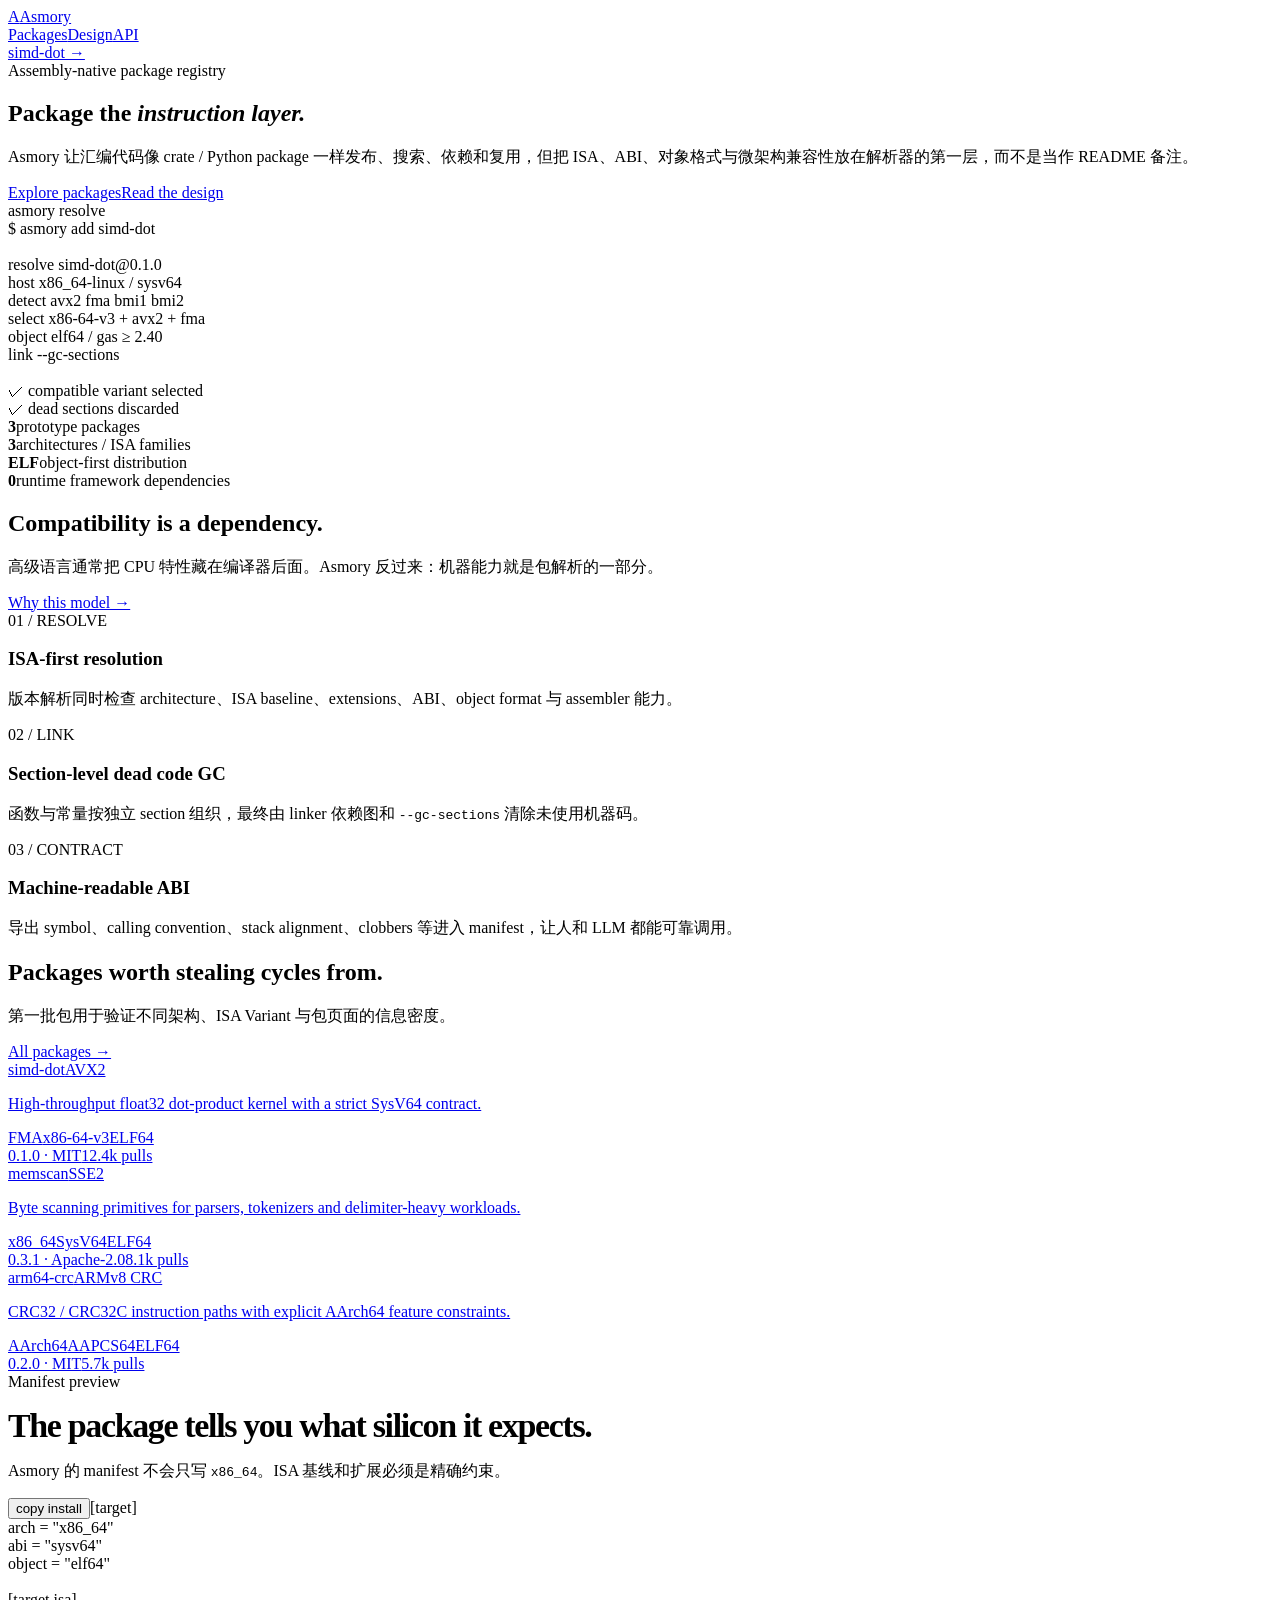
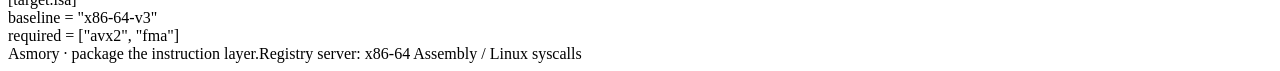
==== registry/static/index.html @ ff079c2b "feat: bootstrap Asmory public project, CI and Pages" ====
<!doctype html><html lang="zh-CN"><head><meta charset="utf-8"><meta name="viewport" content="width=device-width,initial-scale=1"><meta name="theme-color" content="#090b0f"><title>Asmory — Assembly Package Registry</title><link rel="stylesheet" href="/static/app.css"></head><body>
<header class="topbar"><div class="shell nav"><a class="brand" href="/"><span class="brandmark">A</span><span>Asmory</span></a><nav class="navlinks"><a href="/packages">Packages</a><a href="/design">Design</a><a href="/api/v1/packages">API</a></nav><a class="navcta" href="/package/simd-dot">simd-dot →</a></div></header>
<main><section class="shell hero"><div><span class="eyebrow"><span class="dot"></span> Assembly-native package registry</span><h1>Package the <em>instruction layer.</em></h1><p class="lede">Asmory 让汇编代码像 crate / Python package 一样发布、搜索、依赖和复用，但把 ISA、ABI、对象格式与微架构兼容性放在解析器的第一层，而不是当作 README 备注。</p><div class="actions"><a class="btn primary" href="/packages">Explore packages</a><a class="btn" href="/design">Read the design</a></div></div><div class="terminal"><div class="termbar"><i></i><i></i><i></i><span class="termtitle">asmory resolve</span></div><div class="termcode"><div><span class="prompt">$</span> asmory add simd-dot</div><br><div><span class="dim">resolve</span> <span class="key">simd-dot@0.1.0</span></div><div><span class="dim">host</span> x86_64-linux / sysv64</div><div><span class="dim">detect</span> avx2 fma bmi1 bmi2</div><div><span class="dim">select</span> <span class="value">x86-64-v3 + avx2 + fma</span></div><div><span class="dim">object</span> elf64 / gas ≥ 2.40</div><div><span class="dim">link</span> --gc-sections</div><br><div class="ok">✓ compatible variant selected</div><div class="ok">✓ dead sections discarded</div></div></div></section>
<section class="shell stats"><div class="stat"><strong>3</strong><span>prototype packages</span></div><div class="stat"><strong>3</strong><span>architectures / ISA families</span></div><div class="stat"><strong>ELF</strong><span>object-first distribution</span></div><div class="stat"><strong>0</strong><span>runtime framework dependencies</span></div></section>
<section class="shell section"><div class="section-head"><div><h2>Compatibility is a dependency.</h2><p class="intro">高级语言通常把 CPU 特性藏在编译器后面。Asmory 反过来：机器能力就是包解析的一部分。</p></div><a class="text-link" href="/design">Why this model →</a></div><div class="grid3"><article class="feature"><span class="num">01 / RESOLVE</span><h3>ISA-first resolution</h3><p>版本解析同时检查 architecture、ISA baseline、extensions、ABI、object format 与 assembler 能力。</p></article><article class="feature"><span class="num">02 / LINK</span><h3>Section-level dead code GC</h3><p>函数与常量按独立 section 组织，最终由 linker 依赖图和 <code>--gc-sections</code> 清除未使用机器码。</p></article><article class="feature"><span class="num">03 / CONTRACT</span><h3>Machine-readable ABI</h3><p>导出 symbol、calling convention、stack alignment、clobbers 等进入 manifest，让人和 LLM 都能可靠调用。</p></article></div></section>
<section class="shell section"><div class="section-head"><div><h2>Packages worth stealing cycles from.</h2><p class="intro">第一批包用于验证不同架构、ISA Variant 与包页面的信息密度。</p></div><a class="text-link" href="/packages">All packages →</a></div><div class="pkg-grid"><a class="pkg-card" href="/package/simd-dot"><div class="pkg-top"><span class="pkg-name">simd-dot</span><span class="chip hot">AVX2</span></div><p class="pkg-desc">High-throughput float32 dot-product kernel with a strict SysV64 contract.</p><div class="chips"><span class="chip">FMA</span><span class="chip">x86-64-v3</span><span class="chip">ELF64</span></div><div class="pkg-foot"><span>0.1.0 · MIT</span><span>12.4k pulls</span></div></a><a class="pkg-card" href="/packages"><div class="pkg-top"><span class="pkg-name">memscan</span><span class="chip hot">SSE2</span></div><p class="pkg-desc">Byte scanning primitives for parsers, tokenizers and delimiter-heavy workloads.</p><div class="chips"><span class="chip">x86_64</span><span class="chip">SysV64</span><span class="chip">ELF64</span></div><div class="pkg-foot"><span>0.3.1 · Apache-2.0</span><span>8.1k pulls</span></div></a><a class="pkg-card" href="/packages"><div class="pkg-top"><span class="pkg-name">arm64-crc</span><span class="chip hot">ARMv8 CRC</span></div><p class="pkg-desc">CRC32 / CRC32C instruction paths with explicit AArch64 feature constraints.</p><div class="chips"><span class="chip">AArch64</span><span class="chip">AAPCS64</span><span class="chip">ELF64</span></div><div class="pkg-foot"><span>0.2.0 · MIT</span><span>5.7k pulls</span></div></a></div></section>
<section class="band"><div class="shell band-inner"><div><span class="eyebrow">Manifest preview</span><h2 style="font-size:34px;letter-spacing:-.04em;margin:16px 0 12px">The package tells you what silicon it expects.</h2><p class="intro">Asmory 的 manifest 不会只写 <code>x86_64</code>。ISA 基线和扩展必须是精确约束。</p></div><div class="codebox"><button class="copy" data-copy="asmory add simd-dot@0.1.0">copy install</button><span class="key">[target]</span><br>arch = <span class="value">"x86_64"</span><br>abi = <span class="value">"sysv64"</span><br>object = <span class="value">"elf64"</span><br><br><span class="key">[target.isa]</span><br>baseline = <span class="value">"x86-64-v3"</span><br>required = [<span class="value">"avx2"</span>, <span class="value">"fma"</span>]</div></div></section></main>
<footer class="footer"><div class="shell footer-row"><span>Asmory · package the instruction layer.</span><span>Registry server: x86-64 Assembly / Linux syscalls</span></div></footer><script src="/static/app.js"></script></body></html>
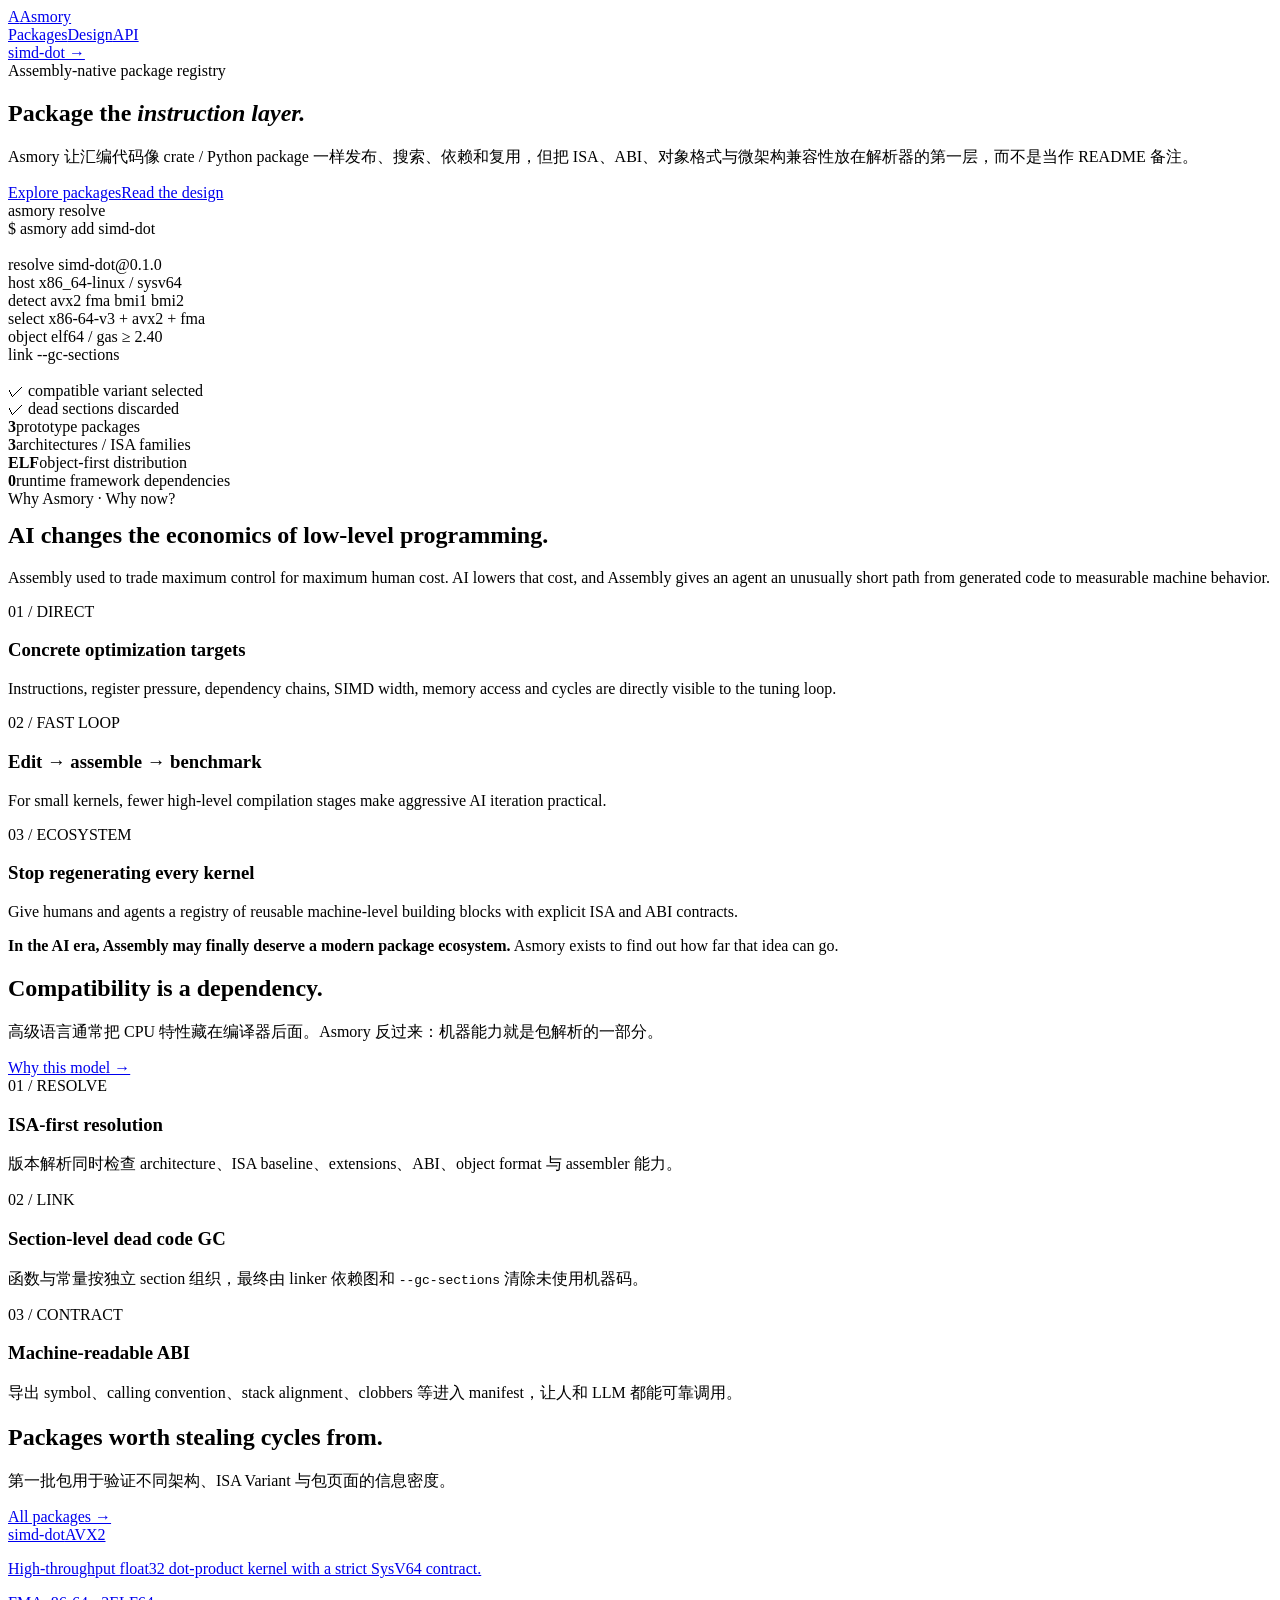
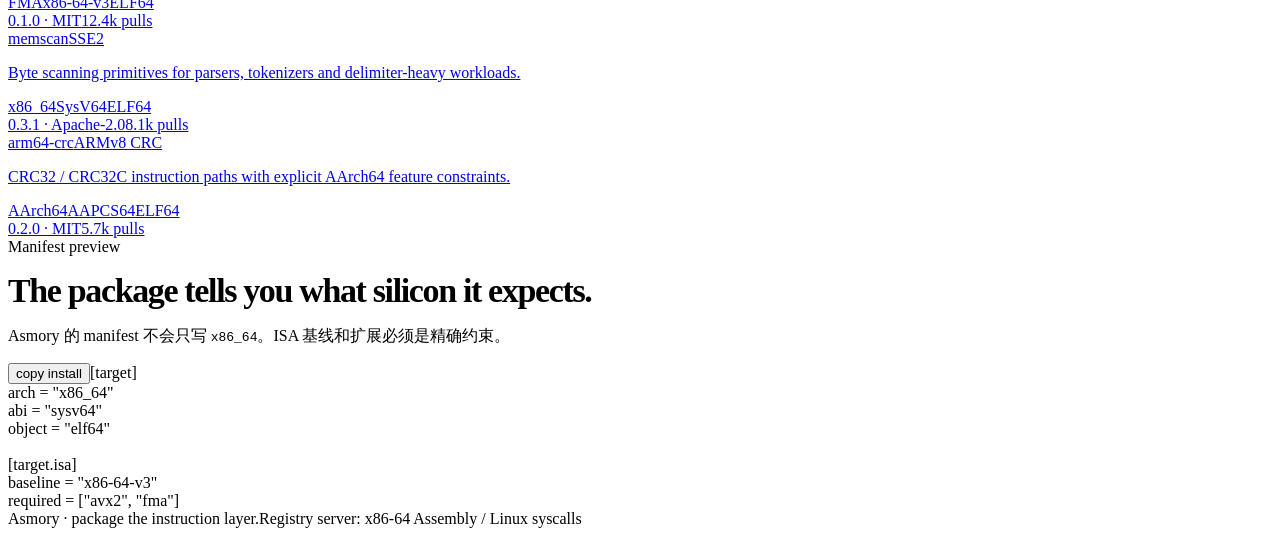
==== commit 7dca4406: "docs: sharpen Why Asmory AI-era thesis" ====
--- a/registry/static/index.html
+++ b/registry/static/index.html
@@ -1,7 +1,41 @@
-<!doctype html><html lang="zh-CN"><head><meta charset="utf-8"><meta name="viewport" content="width=device-width,initial-scale=1"><meta name="theme-color" content="#090b0f"><title>Asmory — Assembly Package Registry</title><link rel="stylesheet" href="/static/app.css"></head><body>
+<!doctype html><html lang="zh-CN"><head><meta charset="utf-8"><meta name="viewport" content="width=device-width,initial-scale=1"><meta name="theme-color" content="#090b0f"><title>Asmory — Assembly Package Registry</title><link rel="stylesheet" href="/static/app.css"><script>try{const t=localStorage.getItem('asmory-theme');if(t==='light'||t==='dark')document.documentElement.dataset.theme=t}catch(_){}</script></head><body>
 <header class="topbar"><div class="shell nav"><a class="brand" href="/"><span class="brandmark">A</span><span>Asmory</span></a><nav class="navlinks"><a href="/packages">Packages</a><a href="/design">Design</a><a href="/api/v1/packages">API</a></nav><a class="navcta" href="/package/simd-dot">simd-dot →</a></div></header>
 <main><section class="shell hero"><div><span class="eyebrow"><span class="dot"></span> Assembly-native package registry</span><h1>Package the <em>instruction layer.</em></h1><p class="lede">Asmory 让汇编代码像 crate / Python package 一样发布、搜索、依赖和复用，但把 ISA、ABI、对象格式与微架构兼容性放在解析器的第一层，而不是当作 README 备注。</p><div class="actions"><a class="btn primary" href="/packages">Explore packages</a><a class="btn" href="/design">Read the design</a></div></div><div class="terminal"><div class="termbar"><i></i><i></i><i></i><span class="termtitle">asmory resolve</span></div><div class="termcode"><div><span class="prompt">$</span> asmory add simd-dot</div><br><div><span class="dim">resolve</span> <span class="key">simd-dot@0.1.0</span></div><div><span class="dim">host</span> x86_64-linux / sysv64</div><div><span class="dim">detect</span> avx2 fma bmi1 bmi2</div><div><span class="dim">select</span> <span class="value">x86-64-v3 + avx2 + fma</span></div><div><span class="dim">object</span> elf64 / gas ≥ 2.40</div><div><span class="dim">link</span> --gc-sections</div><br><div class="ok">✓ compatible variant selected</div><div class="ok">✓ dead sections discarded</div></div></div></section>
 <section class="shell stats"><div class="stat"><strong>3</strong><span>prototype packages</span></div><div class="stat"><strong>3</strong><span>architectures / ISA families</span></div><div class="stat"><strong>ELF</strong><span>object-first distribution</span></div><div class="stat"><strong>0</strong><span>runtime framework dependencies</span></div></section>
+
+<section class="shell section why-now">
+  <div class="section-head">
+    <div>
+      <span class="eyebrow">Why Asmory · Why now?</span>
+      <h2 style="margin-top:14px">AI changes the economics of low-level programming.</h2>
+      <p class="intro">Assembly used to trade maximum control for maximum human cost. AI lowers that cost, and Assembly gives an agent an unusually short path from generated code to measurable machine behavior.</p>
+    </div>
+  </div>
+
+  <div class="grid3">
+    <article class="feature">
+      <span class="num">01 / DIRECT</span>
+      <h3>Concrete optimization targets</h3>
+      <p>Instructions, register pressure, dependency chains, SIMD width, memory access and cycles are directly visible to the tuning loop.</p>
+    </article>
+    <article class="feature">
+      <span class="num">02 / FAST LOOP</span>
+      <h3>Edit → assemble → benchmark</h3>
+      <p>For small kernels, fewer high-level compilation stages make aggressive AI iteration practical.</p>
+    </article>
+    <article class="feature">
+      <span class="num">03 / ECOSYSTEM</span>
+      <h3>Stop regenerating every kernel</h3>
+      <p>Give humans and agents a registry of reusable machine-level building blocks with explicit ISA and ABI contracts.</p>
+    </article>
+  </div>
+
+  <div class="registry-manifesto">
+    <strong>In the AI era, Assembly may finally deserve a modern package ecosystem.</strong>
+    <span>Asmory exists to find out how far that idea can go.</span>
+  </div>
+</section>
+
 <section class="shell section"><div class="section-head"><div><h2>Compatibility is a dependency.</h2><p class="intro">高级语言通常把 CPU 特性藏在编译器后面。Asmory 反过来：机器能力就是包解析的一部分。</p></div><a class="text-link" href="/design">Why this model →</a></div><div class="grid3"><article class="feature"><span class="num">01 / RESOLVE</span><h3>ISA-first resolution</h3><p>版本解析同时检查 architecture、ISA baseline、extensions、ABI、object format 与 assembler 能力。</p></article><article class="feature"><span class="num">02 / LINK</span><h3>Section-level dead code GC</h3><p>函数与常量按独立 section 组织，最终由 linker 依赖图和 <code>--gc-sections</code> 清除未使用机器码。</p></article><article class="feature"><span class="num">03 / CONTRACT</span><h3>Machine-readable ABI</h3><p>导出 symbol、calling convention、stack alignment、clobbers 等进入 manifest，让人和 LLM 都能可靠调用。</p></article></div></section>
 <section class="shell section"><div class="section-head"><div><h2>Packages worth stealing cycles from.</h2><p class="intro">第一批包用于验证不同架构、ISA Variant 与包页面的信息密度。</p></div><a class="text-link" href="/packages">All packages →</a></div><div class="pkg-grid"><a class="pkg-card" href="/package/simd-dot"><div class="pkg-top"><span class="pkg-name">simd-dot</span><span class="chip hot">AVX2</span></div><p class="pkg-desc">High-throughput float32 dot-product kernel with a strict SysV64 contract.</p><div class="chips"><span class="chip">FMA</span><span class="chip">x86-64-v3</span><span class="chip">ELF64</span></div><div class="pkg-foot"><span>0.1.0 · MIT</span><span>12.4k pulls</span></div></a><a class="pkg-card" href="/packages"><div class="pkg-top"><span class="pkg-name">memscan</span><span class="chip hot">SSE2</span></div><p class="pkg-desc">Byte scanning primitives for parsers, tokenizers and delimiter-heavy workloads.</p><div class="chips"><span class="chip">x86_64</span><span class="chip">SysV64</span><span class="chip">ELF64</span></div><div class="pkg-foot"><span>0.3.1 · Apache-2.0</span><span>8.1k pulls</span></div></a><a class="pkg-card" href="/packages"><div class="pkg-top"><span class="pkg-name">arm64-crc</span><span class="chip hot">ARMv8 CRC</span></div><p class="pkg-desc">CRC32 / CRC32C instruction paths with explicit AArch64 feature constraints.</p><div class="chips"><span class="chip">AArch64</span><span class="chip">AAPCS64</span><span class="chip">ELF64</span></div><div class="pkg-foot"><span>0.2.0 · MIT</span><span>5.7k pulls</span></div></a></div></section>
 <section class="band"><div class="shell band-inner"><div><span class="eyebrow">Manifest preview</span><h2 style="font-size:34px;letter-spacing:-.04em;margin:16px 0 12px">The package tells you what silicon it expects.</h2><p class="intro">Asmory 的 manifest 不会只写 <code>x86_64</code>。ISA 基线和扩展必须是精确约束。</p></div><div class="codebox"><button class="copy" data-copy="asmory add simd-dot@0.1.0">copy install</button><span class="key">[target]</span><br>arch = <span class="value">"x86_64"</span><br>abi = <span class="value">"sysv64"</span><br>object = <span class="value">"elf64"</span><br><br><span class="key">[target.isa]</span><br>baseline = <span class="value">"x86-64-v3"</span><br>required = [<span class="value">"avx2"</span>, <span class="value">"fma"</span>]</div></div></section></main>
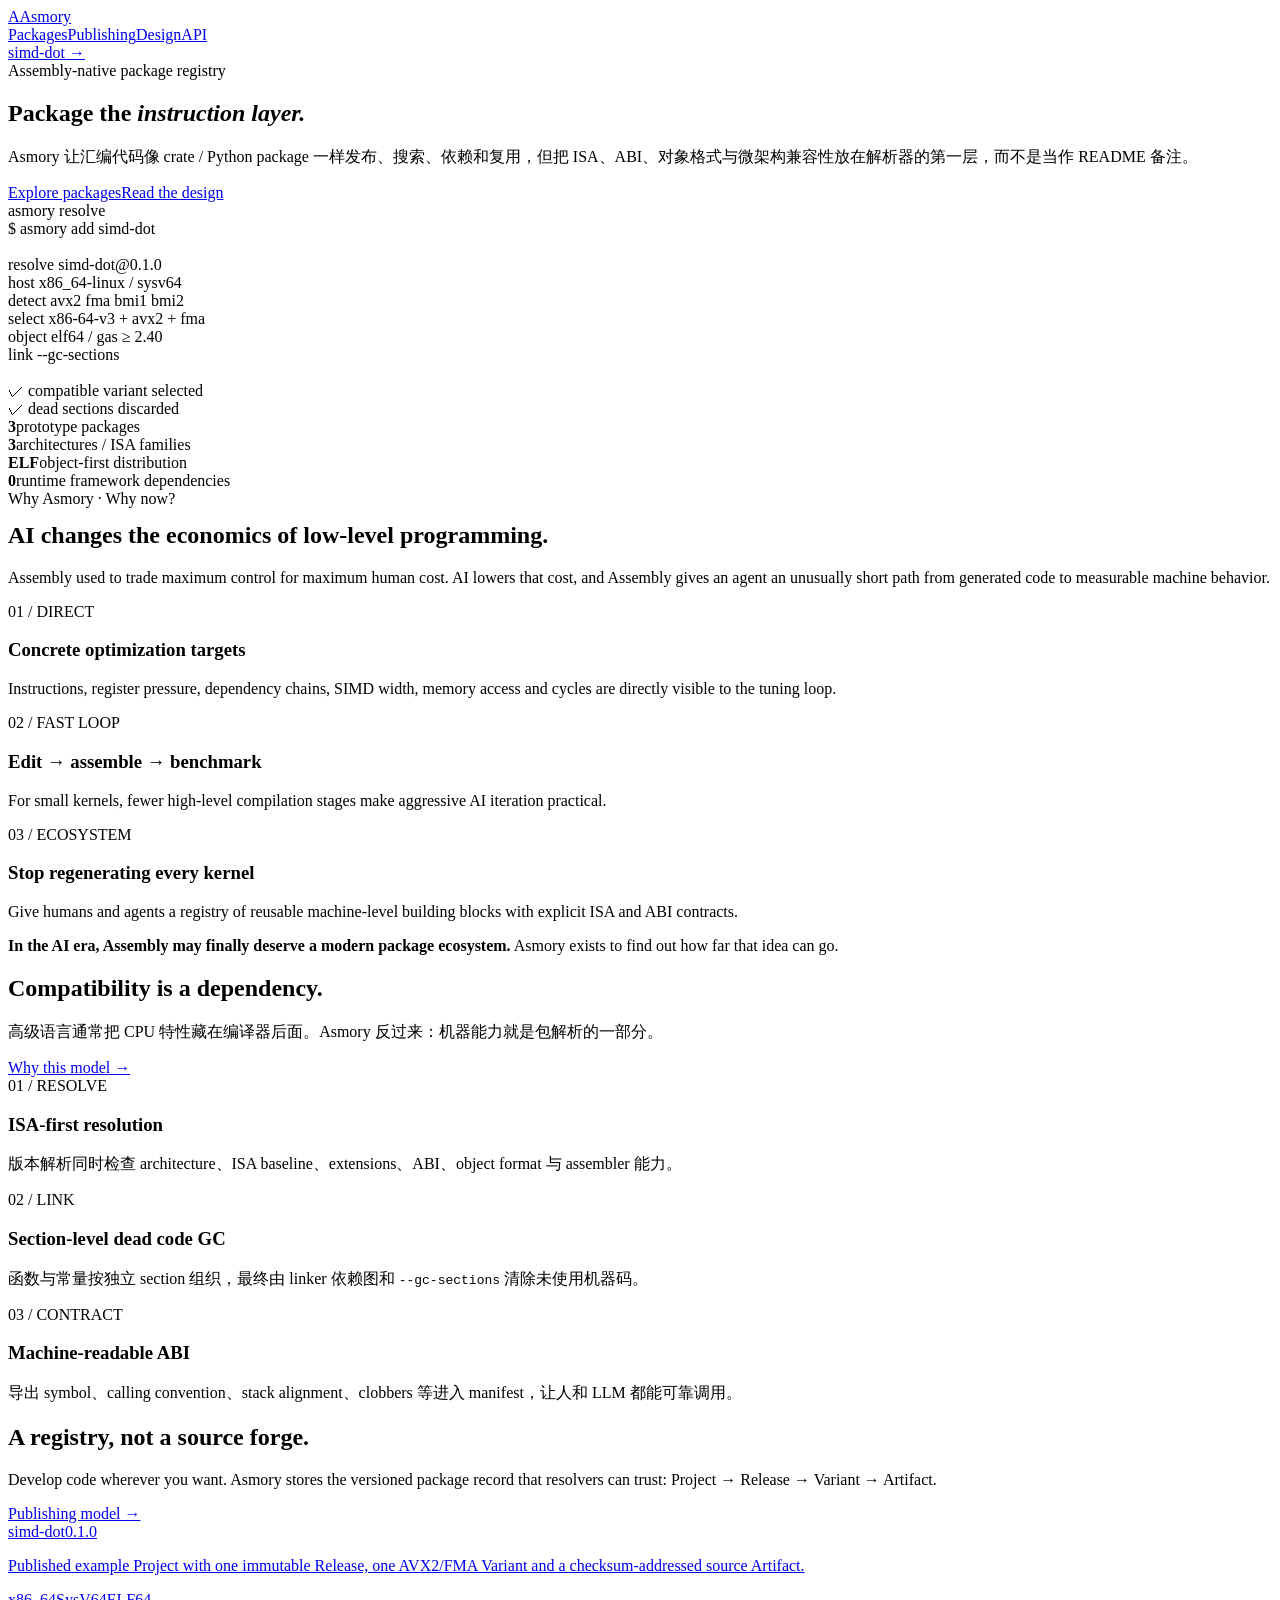
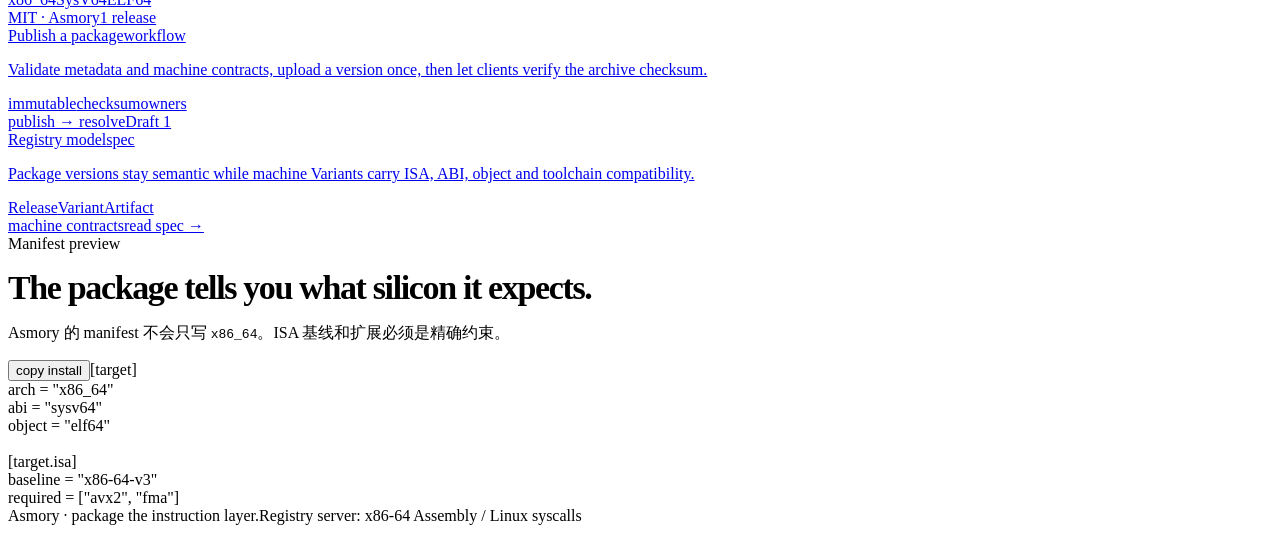
==== commit af7f6bb6: "feat: establish registry semantic and security model" ====
--- a/registry/static/index.html
+++ b/registry/static/index.html
@@ -1,5 +1,5 @@
 <!doctype html><html lang="zh-CN"><head><meta charset="utf-8"><meta name="viewport" content="width=device-width,initial-scale=1"><meta name="theme-color" content="#090b0f"><title>Asmory — Assembly Package Registry</title><link rel="stylesheet" href="/static/app.css"><script>try{const t=localStorage.getItem('asmory-theme');if(t==='light'||t==='dark')document.documentElement.dataset.theme=t}catch(_){}</script></head><body>
-<header class="topbar"><div class="shell nav"><a class="brand" href="/"><span class="brandmark">A</span><span>Asmory</span></a><nav class="navlinks"><a href="/packages">Packages</a><a href="/design">Design</a><a href="/api/v1/packages">API</a></nav><a class="navcta" href="/package/simd-dot">simd-dot →</a></div></header>
+<header class="topbar"><div class="shell nav"><a class="brand" href="/"><span class="brandmark">A</span><span>Asmory</span></a><nav class="navlinks"><a href="/packages">Packages</a><a href="/publishing">Publishing</a><a href="/design">Design</a><a href="/api/v1/packages">API</a></nav><a class="navcta" href="/package/simd-dot">simd-dot →</a></div></header>
 <main><section class="shell hero"><div><span class="eyebrow"><span class="dot"></span> Assembly-native package registry</span><h1>Package the <em>instruction layer.</em></h1><p class="lede">Asmory 让汇编代码像 crate / Python package 一样发布、搜索、依赖和复用，但把 ISA、ABI、对象格式与微架构兼容性放在解析器的第一层，而不是当作 README 备注。</p><div class="actions"><a class="btn primary" href="/packages">Explore packages</a><a class="btn" href="/design">Read the design</a></div></div><div class="terminal"><div class="termbar"><i></i><i></i><i></i><span class="termtitle">asmory resolve</span></div><div class="termcode"><div><span class="prompt">$</span> asmory add simd-dot</div><br><div><span class="dim">resolve</span> <span class="key">simd-dot@0.1.0</span></div><div><span class="dim">host</span> x86_64-linux / sysv64</div><div><span class="dim">detect</span> avx2 fma bmi1 bmi2</div><div><span class="dim">select</span> <span class="value">x86-64-v3 + avx2 + fma</span></div><div><span class="dim">object</span> elf64 / gas ≥ 2.40</div><div><span class="dim">link</span> --gc-sections</div><br><div class="ok">✓ compatible variant selected</div><div class="ok">✓ dead sections discarded</div></div></div></section>
 <section class="shell stats"><div class="stat"><strong>3</strong><span>prototype packages</span></div><div class="stat"><strong>3</strong><span>architectures / ISA families</span></div><div class="stat"><strong>ELF</strong><span>object-first distribution</span></div><div class="stat"><strong>0</strong><span>runtime framework dependencies</span></div></section>
 
@@ -37,6 +37,6 @@
 </section>
 
 <section class="shell section"><div class="section-head"><div><h2>Compatibility is a dependency.</h2><p class="intro">高级语言通常把 CPU 特性藏在编译器后面。Asmory 反过来：机器能力就是包解析的一部分。</p></div><a class="text-link" href="/design">Why this model →</a></div><div class="grid3"><article class="feature"><span class="num">01 / RESOLVE</span><h3>ISA-first resolution</h3><p>版本解析同时检查 architecture、ISA baseline、extensions、ABI、object format 与 assembler 能力。</p></article><article class="feature"><span class="num">02 / LINK</span><h3>Section-level dead code GC</h3><p>函数与常量按独立 section 组织，最终由 linker 依赖图和 <code>--gc-sections</code> 清除未使用机器码。</p></article><article class="feature"><span class="num">03 / CONTRACT</span><h3>Machine-readable ABI</h3><p>导出 symbol、calling convention、stack alignment、clobbers 等进入 manifest，让人和 LLM 都能可靠调用。</p></article></div></section>
-<section class="shell section"><div class="section-head"><div><h2>Packages worth stealing cycles from.</h2><p class="intro">第一批包用于验证不同架构、ISA Variant 与包页面的信息密度。</p></div><a class="text-link" href="/packages">All packages →</a></div><div class="pkg-grid"><a class="pkg-card" href="/package/simd-dot"><div class="pkg-top"><span class="pkg-name">simd-dot</span><span class="chip hot">AVX2</span></div><p class="pkg-desc">High-throughput float32 dot-product kernel with a strict SysV64 contract.</p><div class="chips"><span class="chip">FMA</span><span class="chip">x86-64-v3</span><span class="chip">ELF64</span></div><div class="pkg-foot"><span>0.1.0 · MIT</span><span>12.4k pulls</span></div></a><a class="pkg-card" href="/packages"><div class="pkg-top"><span class="pkg-name">memscan</span><span class="chip hot">SSE2</span></div><p class="pkg-desc">Byte scanning primitives for parsers, tokenizers and delimiter-heavy workloads.</p><div class="chips"><span class="chip">x86_64</span><span class="chip">SysV64</span><span class="chip">ELF64</span></div><div class="pkg-foot"><span>0.3.1 · Apache-2.0</span><span>8.1k pulls</span></div></a><a class="pkg-card" href="/packages"><div class="pkg-top"><span class="pkg-name">arm64-crc</span><span class="chip hot">ARMv8 CRC</span></div><p class="pkg-desc">CRC32 / CRC32C instruction paths with explicit AArch64 feature constraints.</p><div class="chips"><span class="chip">AArch64</span><span class="chip">AAPCS64</span><span class="chip">ELF64</span></div><div class="pkg-foot"><span>0.2.0 · MIT</span><span>5.7k pulls</span></div></a></div></section>
+<section class="shell section"><div class="section-head"><div><h2>A registry, not a source forge.</h2><p class="intro">Develop code wherever you want. Asmory stores the versioned package record that resolvers can trust: Project → Release → Variant → Artifact.</p></div><a class="text-link" href="/publishing">Publishing model →</a></div><div class="pkg-grid"><a class="pkg-card" href="/package/simd-dot"><div class="pkg-top"><span class="pkg-name">simd-dot</span><span class="chip hot">0.1.0</span></div><p class="pkg-desc">Published example Project with one immutable Release, one AVX2/FMA Variant and a checksum-addressed source Artifact.</p><div class="chips"><span class="chip">x86_64</span><span class="chip">SysV64</span><span class="chip">ELF64</span></div><div class="pkg-foot"><span>MIT · Asmory</span><span>1 release</span></div></a><a class="pkg-card" href="/publishing"><div class="pkg-top"><span class="pkg-name">Publish a package</span><span class="chip">workflow</span></div><p class="pkg-desc">Validate metadata and machine contracts, upload a version once, then let clients verify the archive checksum.</p><div class="chips"><span class="chip">immutable</span><span class="chip">checksum</span><span class="chip">owners</span></div><div class="pkg-foot"><span>publish → resolve</span><span>Draft 1</span></div></a><a class="pkg-card" href="/design"><div class="pkg-top"><span class="pkg-name">Registry model</span><span class="chip">spec</span></div><p class="pkg-desc">Package versions stay semantic while machine Variants carry ISA, ABI, object and toolchain compatibility.</p><div class="chips"><span class="chip">Release</span><span class="chip">Variant</span><span class="chip">Artifact</span></div><div class="pkg-foot"><span>machine contracts</span><span>read spec →</span></div></a></div></section>
 <section class="band"><div class="shell band-inner"><div><span class="eyebrow">Manifest preview</span><h2 style="font-size:34px;letter-spacing:-.04em;margin:16px 0 12px">The package tells you what silicon it expects.</h2><p class="intro">Asmory 的 manifest 不会只写 <code>x86_64</code>。ISA 基线和扩展必须是精确约束。</p></div><div class="codebox"><button class="copy" data-copy="asmory add simd-dot@0.1.0">copy install</button><span class="key">[target]</span><br>arch = <span class="value">"x86_64"</span><br>abi = <span class="value">"sysv64"</span><br>object = <span class="value">"elf64"</span><br><br><span class="key">[target.isa]</span><br>baseline = <span class="value">"x86-64-v3"</span><br>required = [<span class="value">"avx2"</span>, <span class="value">"fma"</span>]</div></div></section></main>
 <footer class="footer"><div class="shell footer-row"><span>Asmory · package the instruction layer.</span><span>Registry server: x86-64 Assembly / Linux syscalls</span></div></footer><script src="/static/app.js"></script></body></html>
